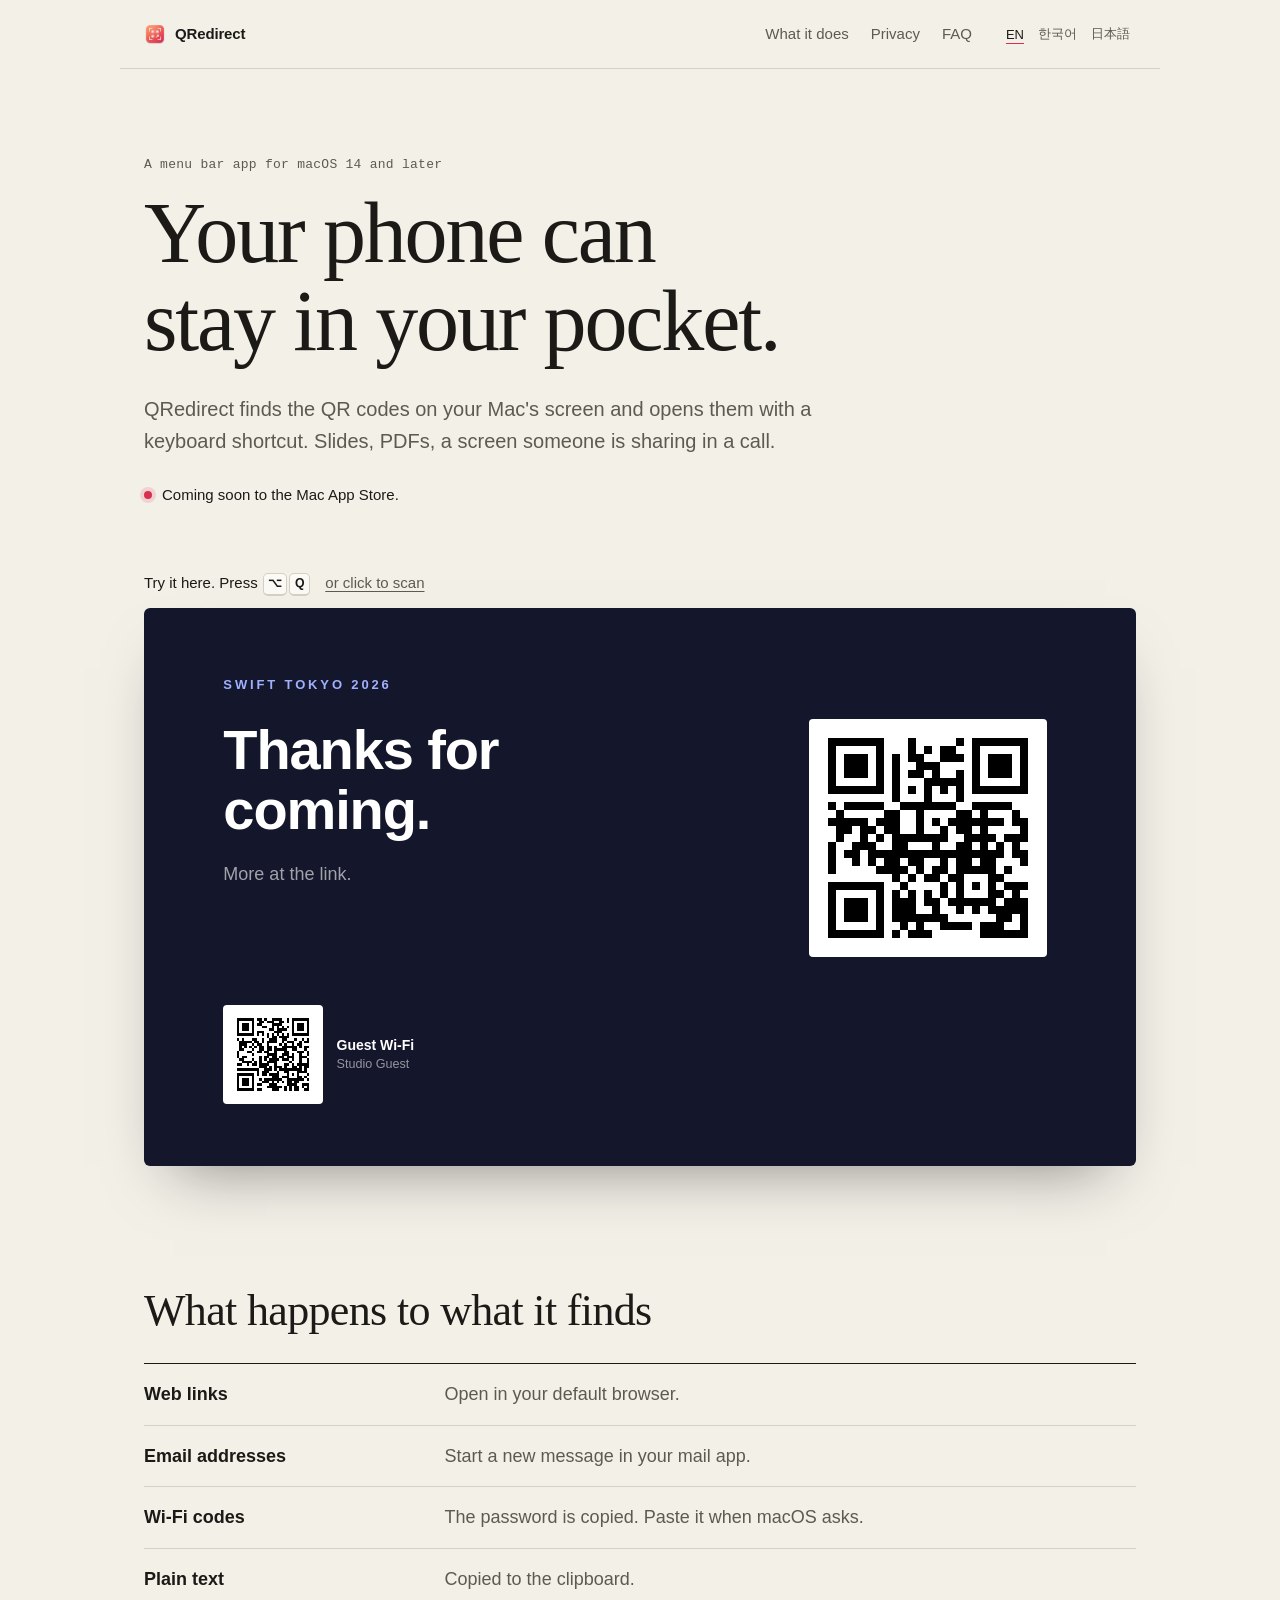
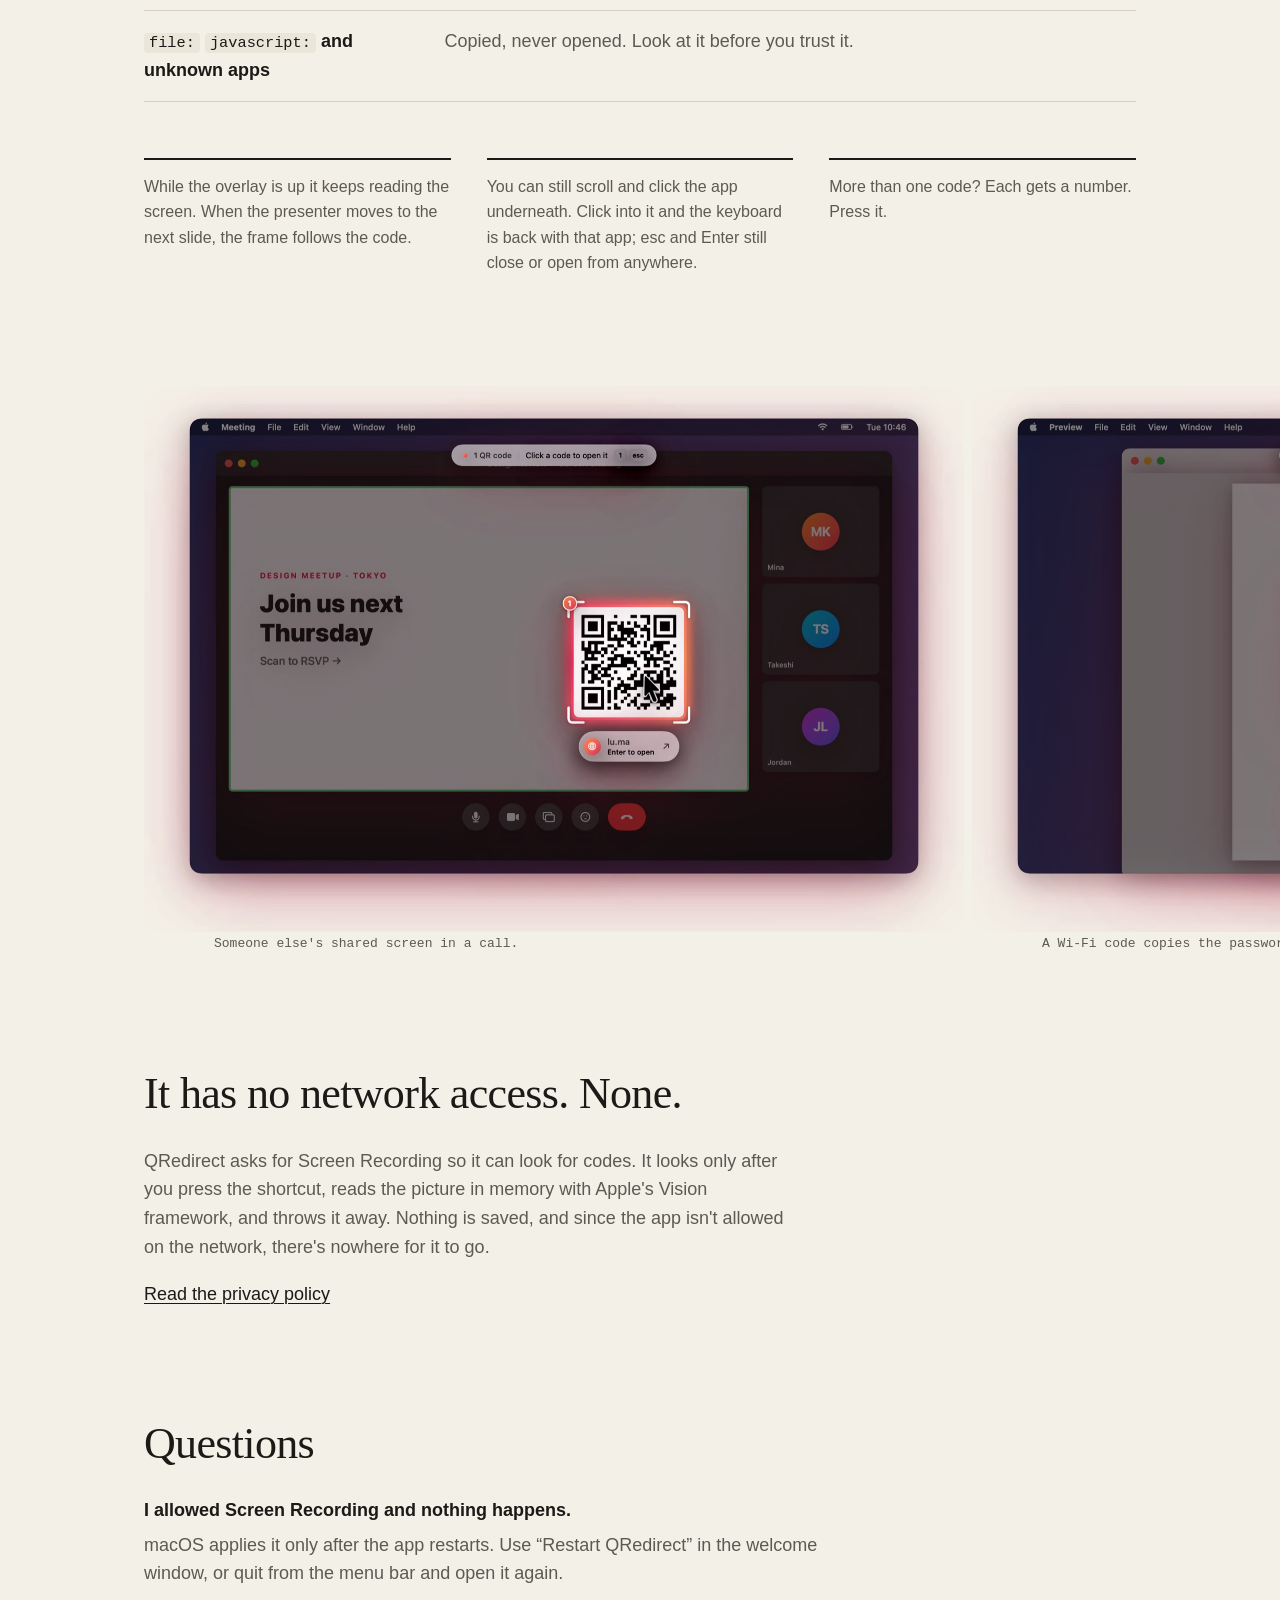
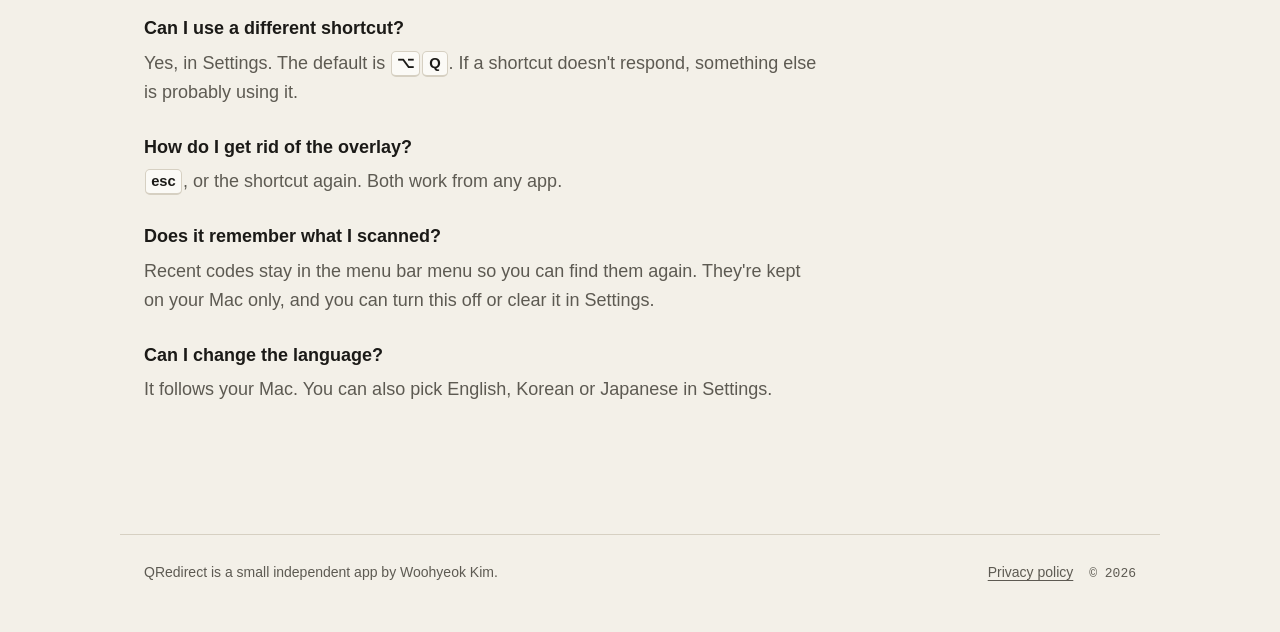
==== docs/index.html @ 35c8c9f6 "initial commit" ====
<!doctype html>
<html lang="en">
<head>
  <meta charset="utf-8">
  <meta name="viewport" content="width=device-width, initial-scale=1">
  <title data-i18n-title="meta.title">QRedirect for Mac</title>
  <meta name="description" content="QRedirect finds QR codes on your Mac's screen and opens them with a keyboard shortcut.">
  <meta property="og:title" content="QRedirect for Mac">
  <meta property="og:description" content="Open the QR code that's already on your screen.">
  <meta property="og:image" content="assets/hero-en.jpg">
  <link rel="icon" href="assets/icon.png">
  <link rel="apple-touch-icon" href="assets/icon.png">
  <link rel="stylesheet" href="assets/style.css">
  <script src="assets/i18n.js" defer></script>
  <script src="assets/demo.js" defer></script>
</head>
<body>
  <header class="masthead">
    <a class="wordmark" href="./" data-keep-lang><img src="assets/icon.png" alt="" width="22" height="22">QRedirect</a>
    <nav>
      <a href="#what" data-i18n="nav.what">What it does</a>
      <a href="#privacy" data-i18n="nav.privacy">Privacy</a>
      <a href="#faq" data-i18n="nav.faq">FAQ</a>
    </nav>
    <div class="lang" role="group" aria-label="Language">
      <button type="button" data-lang="en" aria-pressed="true">EN</button>
      <button type="button" data-lang="ko" aria-pressed="false">한국어</button>
      <button type="button" data-lang="ja" aria-pressed="false">日本語</button>
    </div>
  </header>

  <main>
    <section class="intro">
      <p class="kicker" data-i18n="intro.kicker">A menu bar app for macOS 14 and later</p>
      <h1 data-i18n="intro.title">Your phone can stay in your pocket.</h1>
      <p class="lead" data-i18n="intro.lead">QRedirect finds the QR codes on your Mac's screen and opens them with a keyboard shortcut. Slides, PDFs, a screen someone is sharing in a call.</p>
      <p class="availability"><span class="dot" aria-hidden="true"></span><span data-i18n="intro.store">Coming soon to the Mac App Store.</span></p>
    </section>

    <!-- A slide with real codes on it. ⌥Q (or the button) runs a working copy of the overlay. -->
    <section class="demo" aria-labelledby="demo-label">
      <div class="demo-bar">
        <p id="demo-label" data-i18n-html="demo.prompt_html">Try it here. Press <kbd>⌥</kbd><kbd>Q</kbd>.</p>
        <button type="button" class="demo-start" data-i18n="demo.button">or click to scan</button>
      </div>
      <div class="stage" id="stage">
        <div class="slide">
          <p class="slide-eyebrow">SWIFT TOKYO 2026</p>
          <p class="slide-title" data-i18n="demo.slideTitle">Thanks for coming.</p>
          <p class="slide-body" data-i18n="demo.slideBody">More at the link.</p>
          <figure class="code code-a" data-code="1" data-kind="link">
            <img src="assets/qr-link.png" alt="" width="496" height="496">
          </figure>
          <figure class="code code-b" data-code="2" data-kind="wifi">
            <img src="assets/qr-wifi.png" alt="" width="496" height="496">
            <figcaption><span data-i18n="demo.wifiLabel">Guest Wi-Fi</span><br><small>Studio Guest</small></figcaption>
          </figure>
        </div>
        <div class="scrim" aria-hidden="true"></div>
        <div class="guide">
          <span data-i18n="demo.guide">2 QR codes</span>
          <span class="sep" aria-hidden="true"></span>
          <kbd>1</kbd><kbd>2</kbd><kbd>esc</kbd>
        </div>
        <div class="toast" role="status" aria-live="polite"></div>
      </div>
    </section>

    <section class="what" id="what">
      <h2 data-i18n="what.title">What happens to what it finds</h2>
      <dl class="table">
        <div><dt data-i18n="what.link.k">Web links</dt><dd data-i18n="what.link.v">Open in your default browser.</dd></div>
        <div><dt data-i18n="what.email.k">Email addresses</dt><dd data-i18n="what.email.v">Start a new message in your mail app.</dd></div>
        <div><dt data-i18n="what.wifi.k">Wi-Fi codes</dt><dd data-i18n="what.wifi.v">The password is copied. Paste it when macOS asks.</dd></div>
        <div><dt data-i18n="what.text.k">Plain text</dt><dd data-i18n="what.text.v">Copied to the clipboard.</dd></div>
        <div><dt><code>file:</code> <code>javascript:</code> <span data-i18n="what.blocked.k">and unknown apps</span></dt><dd data-i18n="what.blocked.v">Copied, never opened. Look at it before you trust it.</dd></div>
      </dl>

      <div class="notes">
        <p data-i18n="what.note1">While the overlay is up it keeps reading the screen. When the presenter moves to the next slide, the frame follows the code.</p>
        <p data-i18n="what.note2">You can still scroll and click the app underneath. Your keyboard stays with it too; only esc, Enter and the number keys are borrowed until you close the overlay.</p>
        <p data-i18n="what.note3">More than one code? Each gets a number. Press it.</p>
      </div>
    </section>

    <section class="gallery" aria-label="Screenshots">
      <figure>
        <img loading="lazy" src="assets/shots/call-en.jpg" data-i18n-src="assets/shots/call-{lang}.jpg" width="1600" height="1067" alt="">
        <figcaption data-i18n="gallery.call"></figcaption>
      </figure>
      <figure>
        <img loading="lazy" src="assets/shots/wifi-en.jpg" data-i18n-src="assets/shots/wifi-{lang}.jpg" width="1600" height="1067" alt="">
        <figcaption data-i18n="gallery.wifi"></figcaption>
      </figure>
      <figure>
        <img loading="lazy" src="assets/shots/safe-en.jpg" data-i18n-src="assets/shots/safe-{lang}.jpg" width="1600" height="1067" alt="">
        <figcaption data-i18n="gallery.safe"></figcaption>
      </figure>
      <figure>
        <img loading="lazy" src="assets/shots/numbers-en.jpg" data-i18n-src="assets/shots/numbers-{lang}.jpg" width="1600" height="1067" alt="">
        <figcaption data-i18n="gallery.numbers"></figcaption>
      </figure>
    </section>

    <section class="privacy" id="privacy">
      <h2 data-i18n="privacy.title">It has no network access. None.</h2>
      <p data-i18n="privacy.body">QRedirect asks for Screen Recording so it can look for codes. It looks only after you press the shortcut, reads the picture in memory with Apple's Vision framework, and throws it away. Nothing is saved, and since the app isn't allowed on the network, there's nowhere for it to go.</p>
      <a href="privacy.html" data-keep-lang data-i18n="privacy.link">Read the privacy policy</a>
    </section>

    <section class="faq" id="faq">
      <h2 data-i18n="faq.title">Questions</h2>
      <dl>
        <dt data-i18n="faq.restart.q">I allowed Screen Recording and nothing happens.</dt>
        <dd data-i18n="faq.restart.a">macOS applies it only after the app restarts. Use "Restart QRedirect" in the welcome window, or quit from the menu bar and open it again.</dd>
        <dt data-i18n="faq.shortcut.q">Can I use a different shortcut?</dt>
        <dd data-i18n-html="faq.shortcut.a_html">Yes, in Settings. The default is <kbd>⌥</kbd><kbd>Q</kbd>. If a shortcut doesn't respond, something else is probably using it.</dd>
        <dt data-i18n="faq.close.q">How do I get rid of the overlay?</dt>
        <dd data-i18n-html="faq.close.a_html"><kbd>esc</kbd>, or the shortcut again. Both work from any app.</dd>
        <dt data-i18n="faq.history.q">Does it remember what I scanned?</dt>
        <dd data-i18n="faq.history.a">Recent codes stay in the menu bar menu so you can find them again. They're kept on your Mac only, and you can turn this off or clear it in Settings.</dd>
        <dt data-i18n="faq.language.q">Can I change the language?</dt>
        <dd data-i18n="faq.language.a">It follows your Mac. You can also pick English, Korean or Japanese in Settings.</dd>
      </dl>
    </section>
  </main>

  <footer class="colophon">
    <p data-i18n="footer.maker">QRedirect is a small independent app by Woohyeok Kim.</p>
    <p><a href="privacy.html" data-keep-lang data-i18n="footer.privacy">Privacy policy</a> <span class="mono">© 2026</span></p>
  </footer>
</body>
</html>
---- docs/assets/style.css ----
/* Paper, ink and one red. Type does the work; the only decoration is the app's own viewfinder. */

:root {
  --paper: #f3f0e8;
  --paper-2: #ebe6da;
  --ink: #1b1a17;
  --ink-2: #5d5a52;
  --rule: #d6d0c2;
  --red: #d8304f;
  --serif: "New York", ui-serif, "Iowan Old Style", "Hiragino Mincho ProN", "Yu Mincho", Georgia, serif;
  --sans: -apple-system, BlinkMacSystemFont, "Helvetica Neue", "Hiragino Sans", "Apple SD Gothic Neo", sans-serif;
  --mono: ui-monospace, "SF Mono", Menlo, monospace;
  --col: 680px;
  --wide: 1040px;
  color-scheme: light;
}

* { box-sizing: border-box; }

html { scroll-behavior: smooth; }

body {
  margin: 0;
  background: var(--paper);
  color: var(--ink);
  font: 18px/1.6 var(--sans);
  -webkit-font-smoothing: antialiased;
}

/* Korean reads better in a gothic face than in the bundled myeongjo. */
:lang(ko) { --serif: var(--sans); word-break: keep-all; }
/* Break Japanese between phrases, not mid-word. */
:lang(ja) { word-break: auto-phrase; }
h1, h2 { text-wrap: balance; }

a { color: inherit; text-decoration-thickness: 1px; text-underline-offset: 3px; }
a:hover { color: var(--red); }

kbd {
  display: inline-block;
  min-width: 1.7em;
  margin: 0 1px;
  padding: 0 0.35em;
  border: 1px solid var(--rule);
  border-bottom-width: 2px;
  border-radius: 5px;
  background: #fbfaf6;
  color: var(--ink);
  font: 600 0.82em/1.55 var(--sans);
  text-align: center;
  vertical-align: 0.08em;
}

code { font: 0.85em var(--mono); background: var(--paper-2); padding: 1px 5px; border-radius: 4px; }

.mono { font-family: var(--mono); font-size: 13px; color: var(--ink-2); }

/* Masthead */

.masthead {
  display: flex;
  align-items: center;
  gap: 28px;
  max-width: var(--wide);
  margin: 0 auto;
  padding: 22px 24px;
  border-bottom: 1px solid var(--rule);
  font-size: 15px;
}
.wordmark { display: flex; align-items: center; gap: 9px; font-weight: 700; text-decoration: none; letter-spacing: -0.01em; }
.wordmark img { border-radius: 5px; }
.masthead nav { display: flex; gap: 22px; margin-left: auto; }
.masthead nav a { text-decoration: none; color: var(--ink-2); }
.masthead nav a:hover { color: var(--ink); }

.lang { display: flex; gap: 2px; }
.lang button {
  border: 0;
  background: none;
  padding: 2px 6px;
  font: 13px var(--sans);
  color: var(--ink-2);
  cursor: pointer;
}
.lang button[aria-pressed="true"] {
  color: var(--ink);
  text-decoration: underline;
  text-decoration-color: var(--red);
  text-underline-offset: 4px;
}

main > section { max-width: var(--wide); margin: 0 auto; padding: 0 24px; }

/* Intro */

.intro { padding-top: 88px; }
.kicker { font: 13px var(--mono); color: var(--ink-2); margin: 0 0 18px; letter-spacing: 0.02em; }
h1 {
  font: 400 clamp(44px, 7.4vw, 86px)/1.02 var(--serif);
  letter-spacing: -0.025em;
  max-width: 12em;
  margin: 0;
}
:lang(ja) h1 { font-size: clamp(36px, 6vw, 68px); line-height: 1.2; letter-spacing: 0; }
:lang(ko) h1 { font-weight: 700; font-size: clamp(36px, 6vw, 66px); line-height: 1.18; letter-spacing: -0.035em; }
.lead { max-width: 34em; margin: 28px 0 0; font-size: 20px; color: var(--ink-2); }
.availability { display: flex; align-items: center; gap: 10px; margin: 26px 0 0; font-size: 15px; }
.dot { width: 8px; height: 8px; border-radius: 50%; background: var(--red); box-shadow: 0 0 0 4px rgba(216, 48, 79, 0.15); }

/* Demo */

.demo { padding-top: 64px; }
.demo-bar { display: flex; align-items: baseline; gap: 14px; margin-bottom: 12px; }
.demo-bar p { margin: 0; font-size: 15px; }
.demo-start {
  border: 0;
  background: none;
  padding: 0;
  font: 15px var(--sans);
  color: var(--ink-2);
  text-decoration: underline;
  text-underline-offset: 3px;
  cursor: pointer;
}
.demo-start:hover { color: var(--red); }

.stage {
  position: relative;
  aspect-ratio: 16 / 9;
  border-radius: 6px;
  overflow: hidden;
  background: #14162b;
  box-shadow: 0 30px 60px -30px rgba(27, 26, 23, 0.5);
  user-select: none;
}
.slide { position: absolute; inset: 0; padding: 7% 8%; color: #fff; }
.slide-eyebrow { font: 700 clamp(9px, 1.2vw, 13px) var(--sans); letter-spacing: 0.22em; color: #9fb0ff; margin: 0; }
.slide-title { font: 700 clamp(26px, 5vw, 56px)/1.08 var(--sans); letter-spacing: -0.02em; margin: 0.5em 0 0.35em; max-width: 8em; }
.slide-body { font-size: clamp(12px, 1.6vw, 18px); color: rgba(255, 255, 255, 0.6); max-width: 17em; margin: 0; }

.code { position: absolute; margin: 0; background: #fff; padding: 1.1%; border-radius: 4px; }
.code img { display: block; width: 100%; height: auto; image-rendering: pixelated; }
.code-a { right: 9%; top: 20%; width: 24%; }
.code-b { left: 8%; bottom: 11%; width: 10%; }
.code-b figcaption {
  position: absolute;
  left: calc(100% + 14px);
  top: 50%;
  transform: translateY(-50%);
  white-space: nowrap;
  font: 600 clamp(10px, 1.3vw, 14px)/1.35 var(--sans);
  color: #fff;
}
.code-b figcaption small { font-weight: 400; color: rgba(255, 255, 255, 0.55); font-size: 0.9em; }

/* The overlay, mirroring the app: dim everything, frame the codes. */
.scrim {
  position: absolute;
  inset: 0;
  background: rgba(8, 8, 12, 0.58);
  opacity: 0;
  transition: opacity 0.18s ease-out;
  pointer-events: none;
}
.stage.scanning .scrim { opacity: 1; }
.stage.scanning .code { z-index: 2; cursor: pointer; transition: transform 0.25s cubic-bezier(0.2, 0.9, 0.3, 1.3), filter 0.2s; }
.stage.scanning .code.hover { transform: scale(1.03); }
.stage.scanning:has(.code.hover) .code:not(.hover) { filter: saturate(0.3) brightness(0.55); }

.code::before,
.code::after {
  content: "";
  position: absolute;
  pointer-events: none;
  opacity: 0;
  transition: opacity 0.18s, inset 0.3s cubic-bezier(0.2, 0.9, 0.3, 1.3);
}
/* Viewfinder corners: eight short strokes drawn as backgrounds. */
.code::before {
  --c: #fff;
  --l: 18px;
  inset: -16px;
  background:
    linear-gradient(var(--c), var(--c)) top left / var(--l) 2.5px,
    linear-gradient(var(--c), var(--c)) top left / 2.5px var(--l),
    linear-gradient(var(--c), var(--c)) top right / var(--l) 2.5px,
    linear-gradient(var(--c), var(--c)) top right / 2.5px var(--l),
    linear-gradient(var(--c), var(--c)) bottom left / var(--l) 2.5px,
    linear-gradient(var(--c), var(--c)) bottom left / 2.5px var(--l),
    linear-gradient(var(--c), var(--c)) bottom right / var(--l) 2.5px,
    linear-gradient(var(--c), var(--c)) bottom right / 2.5px var(--l);
  background-repeat: no-repeat;
}
.code::after { inset: -3px; border-radius: 6px; box-shadow: 0 0 0 2px var(--red), 0 0 30px 6px rgba(216, 48, 79, 0.55); }
.stage.scanning .code::before { opacity: 0.85; inset: -11px; }
.stage.scanning .code.hover::before { opacity: 1; inset: -7px; }
.stage.scanning .code.hover::after { opacity: 1; }

.badge {
  position: absolute;
  left: -20px;
  top: -20px;
  width: 22px;
  height: 22px;
  border-radius: 50%;
  background: var(--red);
  color: #fff;
  font: 700 11px/22px var(--sans);
  text-align: center;
  box-shadow: 0 0 0 2px #fff;
  opacity: 0;
  transition: opacity 0.18s;
}
.stage.scanning .badge { opacity: 1; }

.chip {
  position: absolute;
  left: 50%;
  top: calc(100% + 20px);
  transform: translate(-50%, -4px);
  display: flex;
  gap: 9px;
  align-items: center;
  padding: 6px 14px 6px 7px;
  border-radius: 999px;
  background: rgba(250, 249, 245, 0.96);
  color: var(--ink);
  white-space: nowrap;
  box-shadow: 0 8px 24px rgba(0, 0, 0, 0.3);
  font: 11px/1.3 var(--sans);
  opacity: 0;
  pointer-events: none;
  transition: opacity 0.15s, transform 0.2s;
}
.chip b { display: block; font-size: 13px; }
.chip i { width: 22px; height: 22px; border-radius: 50%; background: var(--red); flex: none; }
.stage.scanning .code.hover .chip { opacity: 1; transform: translate(-50%, 0); }

.guide {
  position: absolute;
  left: 50%;
  top: 4%;
  transform: translate(-50%, -6px);
  display: flex;
  align-items: center;
  gap: 5px;
  padding: 6px 12px;
  border-radius: 999px;
  background: rgba(250, 249, 245, 0.96);
  color: var(--ink);
  font: 600 12px var(--sans);
  white-space: nowrap;
  opacity: 0;
  transition: opacity 0.2s, transform 0.25s;
  z-index: 3;
  pointer-events: none;
}
.guide .sep { width: 1px; height: 12px; background: var(--rule); margin: 0 5px; }
.guide kbd { font-size: 10px; }
.stage.scanning .guide { opacity: 1; transform: translate(-50%, 0); }

.toast {
  position: absolute;
  left: 50%;
  bottom: 7%;
  transform: translate(-50%, 8px);
  padding: 9px 18px;
  border-radius: 999px;
  background: rgba(250, 249, 245, 0.96);
  color: var(--ink);
  font: 600 13px var(--sans);
  white-space: nowrap;
  box-shadow: 0 8px 24px rgba(0, 0, 0, 0.3);
  opacity: 0;
  transition: opacity 0.2s, transform 0.25s;
  z-index: 3;
  pointer-events: none;
}
.toast.show { opacity: 1; transform: translate(-50%, 0); }

@media (prefers-reduced-motion: reduce) {
  .stage *, .stage *::before, .stage *::after { transition-duration: 0.01s !important; }
}

/* Sections */

h2 {
  font: 400 clamp(30px, 4vw, 44px)/1.12 var(--serif);
  letter-spacing: -0.015em;
  margin: 0 0 28px;
  max-width: 18em;
}
:lang(ko) h2 { font-weight: 700; font-size: clamp(26px, 3.4vw, 36px); letter-spacing: -0.03em; }
:lang(ja) h2 { font-size: clamp(26px, 3.4vw, 38px); line-height: 1.3; letter-spacing: 0; }

.what { padding-top: 120px; }
.table { margin: 0; border-top: 1px solid var(--ink); }
.table > div {
  display: grid;
  grid-template-columns: minmax(180px, 2fr) 5fr;
  gap: 24px;
  padding: 16px 0;
  border-bottom: 1px solid var(--rule);
}
.table dt { font-weight: 600; }
.table dd { margin: 0; color: var(--ink-2); }

.notes { display: grid; grid-template-columns: repeat(3, 1fr); gap: 36px; margin-top: 56px; }
.notes p { margin: 0; font-size: 16px; color: var(--ink-2); padding-top: 14px; border-top: 2px solid var(--ink); }

/* Screenshots scroll sideways. */
main > .gallery {
  display: grid;
  grid-auto-flow: column;
  grid-auto-columns: min(86%, 820px);
  gap: 8px;
  overflow-x: auto;
  scroll-snap-type: x mandatory;
  max-width: none;
  margin-top: 110px;
  padding: 0 max(24px, calc((100vw - var(--wide)) / 2 + 24px)) 18px;
}
.gallery figure { margin: 0; scroll-snap-align: center; }
.gallery img { width: 100%; height: auto; display: block; }
.gallery figcaption { font: 13px var(--mono); color: var(--ink-2); margin-top: 4px; padding-left: 70px; }

.privacy { padding-top: 100px; }
.privacy p { max-width: 36em; color: var(--ink-2); margin: 0 0 18px; }

.faq { padding-top: 110px; }
.faq dl { margin: 0; max-width: var(--col); }
.faq dt { font-weight: 600; margin-top: 26px; }
.faq dt:first-child { margin-top: 0; }
.faq dd { margin: 6px 0 0; color: var(--ink-2); }

.colophon {
  max-width: var(--wide);
  margin: 130px auto 0;
  padding: 26px 24px 48px;
  border-top: 1px solid var(--rule);
  display: flex;
  justify-content: space-between;
  flex-wrap: wrap;
  gap: 12px;
  font-size: 14px;
  color: var(--ink-2);
}
.colophon p { margin: 0; }
.colophon .mono { margin-left: 12px; }

/* Long-form pages (privacy policy) */

.doc { max-width: var(--col); margin: 0 auto; padding: 80px 24px 0; }
.doc h1 { font-size: clamp(40px, 6vw, 64px); }
.doc h1 { max-width: none; }
:lang(ja) .doc h1 { font-size: clamp(34px, 5vw, 52px); }
.doc .updated { font: 13px var(--mono); color: var(--ink-2); margin: 16px 0 40px; }
.doc h2 { font: 600 22px/1.3 var(--sans); letter-spacing: 0; margin: 44px 0 10px; }
.doc p, .doc li { color: var(--ink-2); }
.doc strong { color: var(--ink); }

@media (max-width: 760px) {
  body { font-size: 17px; }
  .masthead { gap: 14px; }
  .masthead nav { display: none; }
  .lang { margin-left: auto; }
  .intro { padding-top: 56px; }
  .lead { font-size: 18px; }
  .demo-bar { flex-direction: column; gap: 2px; }
  .table > div { grid-template-columns: 1fr; gap: 4px; }
  .notes { grid-template-columns: 1fr; gap: 24px; }
  .chip, .guide { font-size: 9px; }
  .code::before { --l: 10px; }
}
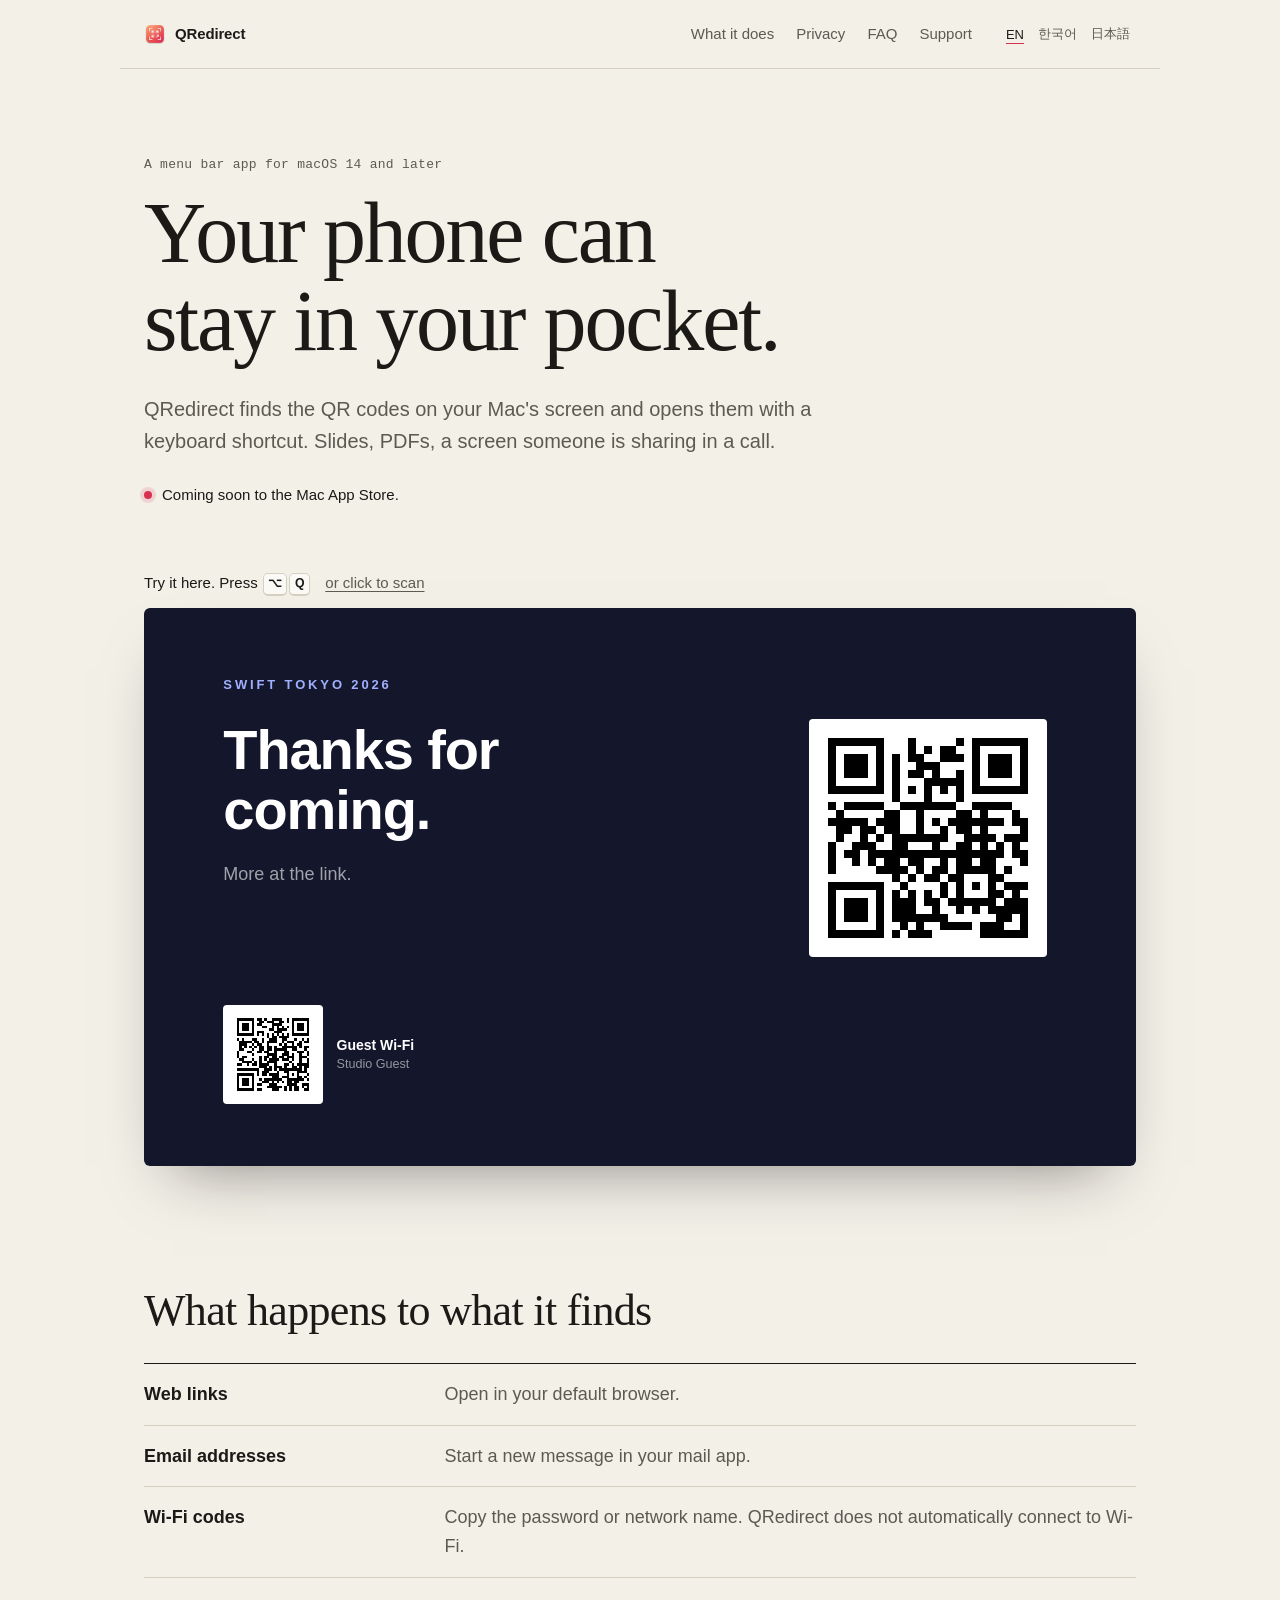
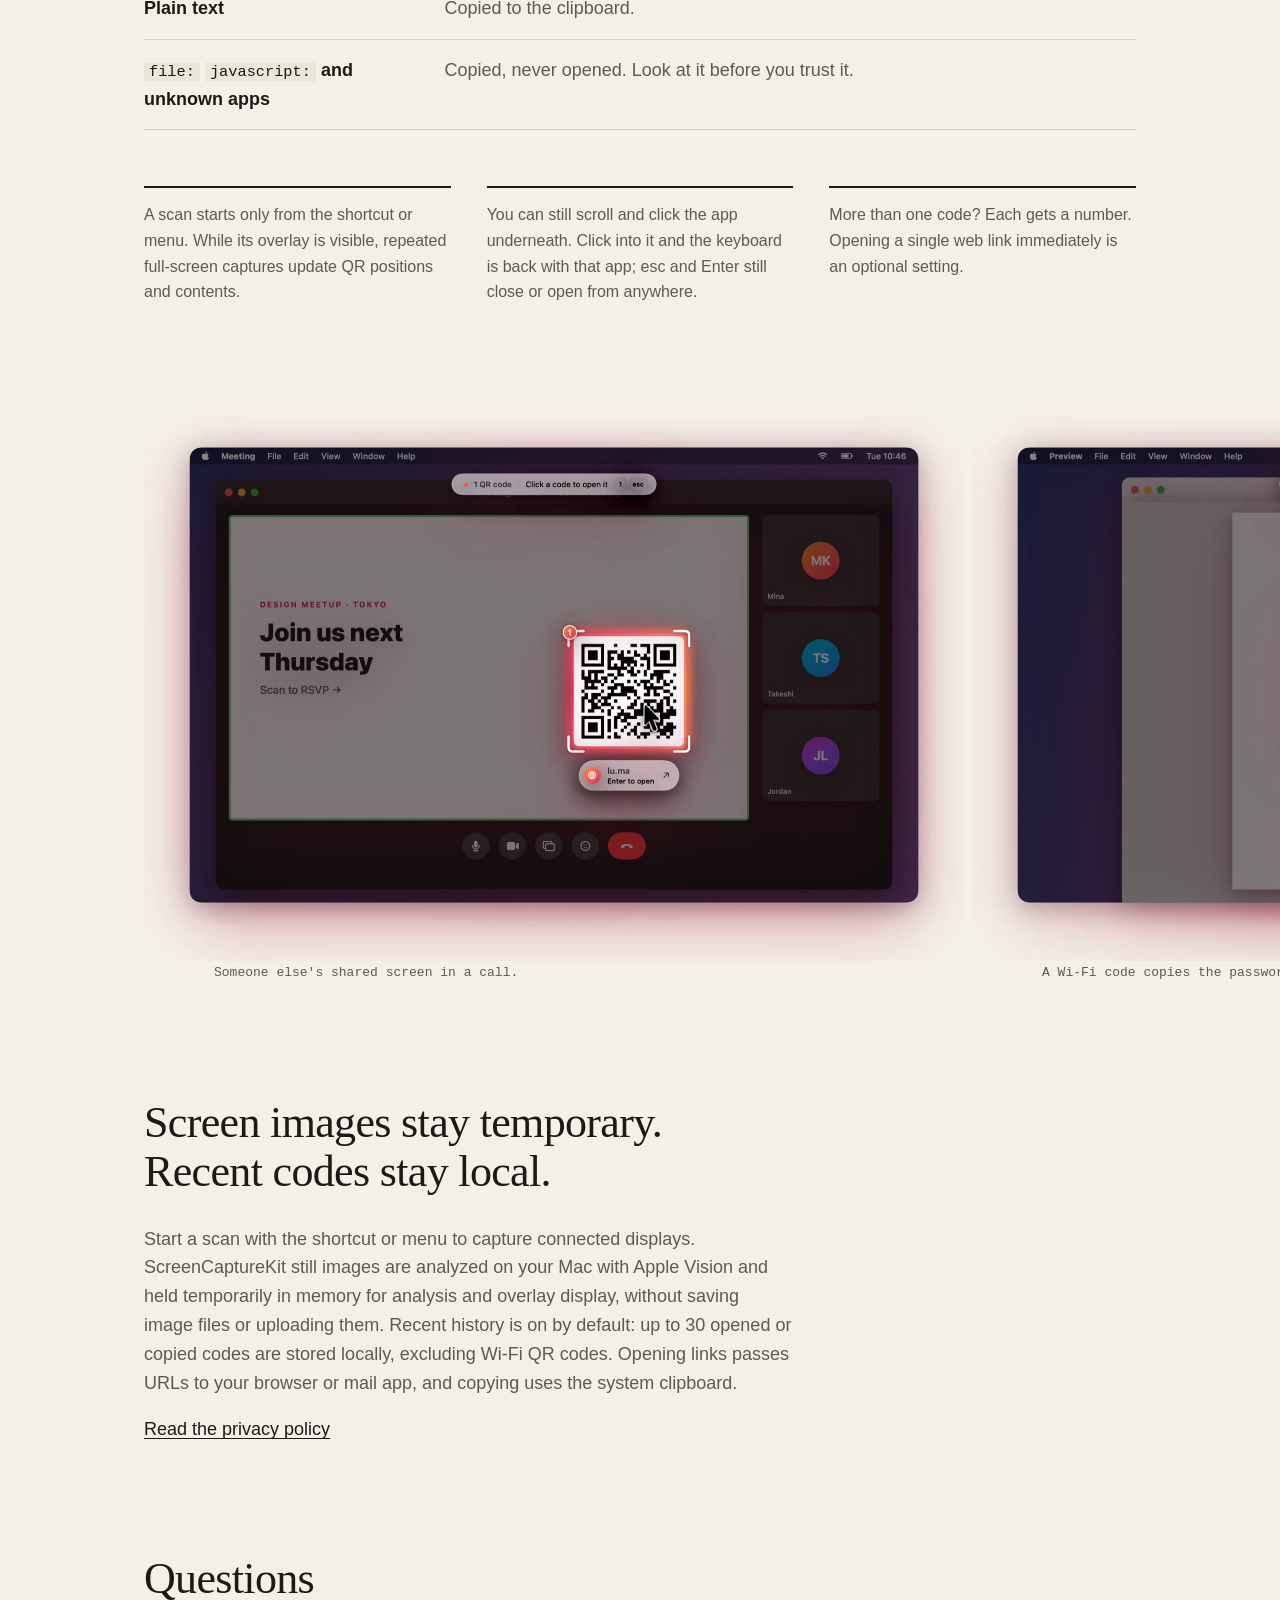
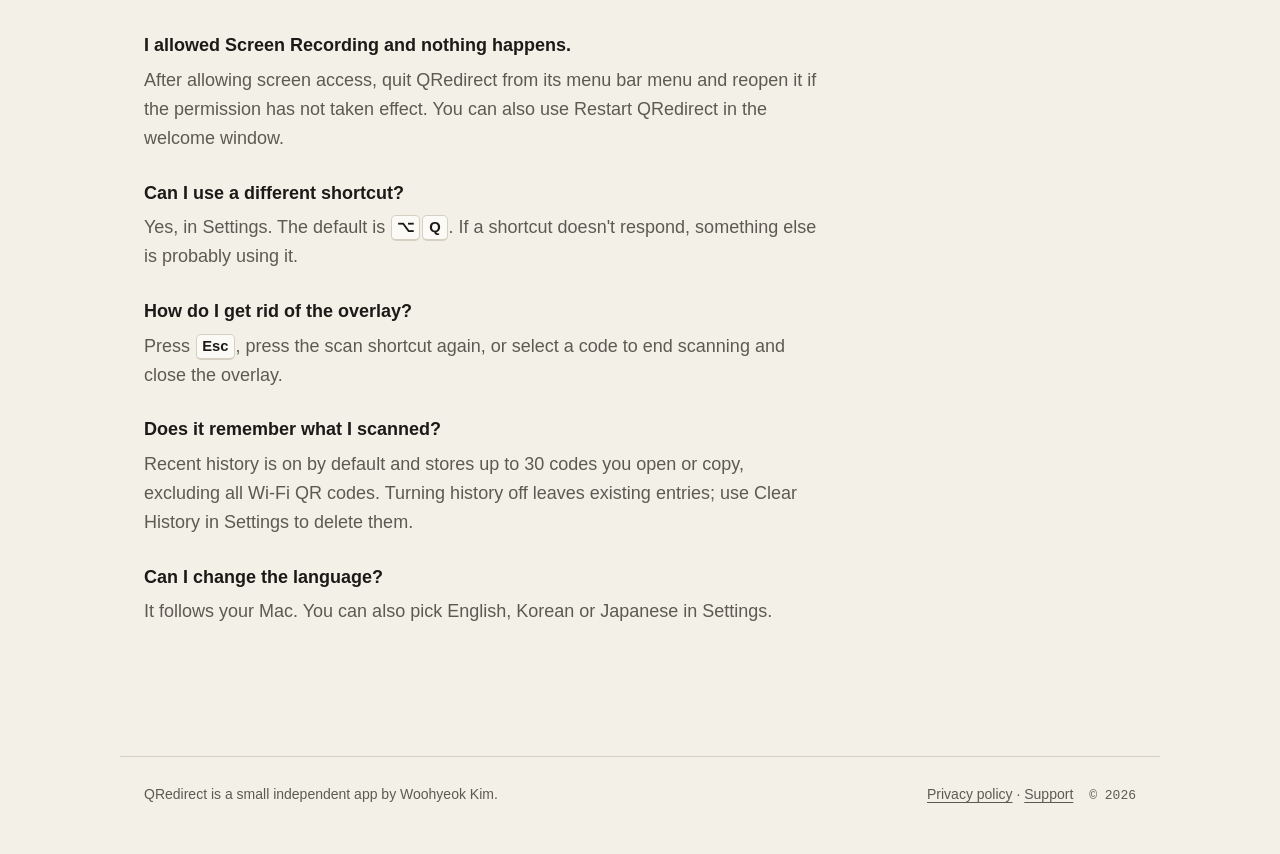
==== commit 28e1bae6: "Update multilingual privacy policy and add support page" ====
--- a/docs/index.html
+++ b/docs/index.html
@@ -21,6 +21,7 @@
       <a href="#what" data-i18n="nav.what">What it does</a>
       <a href="#privacy" data-i18n="nav.privacy">Privacy</a>
       <a href="#faq" data-i18n="nav.faq">FAQ</a>
+      <a href="support/" data-keep-lang data-i18n="nav.support">Support</a>
     </nav>
     <div class="lang" role="group" aria-label="Language">
       <button type="button" data-lang="en" aria-pressed="true">EN</button>
@@ -71,15 +72,15 @@
       <dl class="table">
         <div><dt data-i18n="what.link.k">Web links</dt><dd data-i18n="what.link.v">Open in your default browser.</dd></div>
         <div><dt data-i18n="what.email.k">Email addresses</dt><dd data-i18n="what.email.v">Start a new message in your mail app.</dd></div>
-        <div><dt data-i18n="what.wifi.k">Wi-Fi codes</dt><dd data-i18n="what.wifi.v">The password is copied. Paste it when macOS asks.</dd></div>
+        <div><dt data-i18n="what.wifi.k">Wi-Fi codes</dt><dd data-i18n="what.wifi.v">Copy the password or network name. QRedirect does not automatically connect to Wi-Fi.</dd></div>
         <div><dt data-i18n="what.text.k">Plain text</dt><dd data-i18n="what.text.v">Copied to the clipboard.</dd></div>
         <div><dt><code>file:</code> <code>javascript:</code> <span data-i18n="what.blocked.k">and unknown apps</span></dt><dd data-i18n="what.blocked.v">Copied, never opened. Look at it before you trust it.</dd></div>
       </dl>
 
       <div class="notes">
-        <p data-i18n="what.note1">While the overlay is up it keeps reading the screen. When the presenter moves to the next slide, the frame follows the code.</p>
+        <p data-i18n="what.note1">A scan starts only from the shortcut or menu. While its overlay is visible, repeated full-screen captures update QR positions and contents.</p>
         <p data-i18n="what.note2">You can still scroll and click the app underneath. Your keyboard stays with it too; only esc, Enter and the number keys are borrowed until you close the overlay.</p>
-        <p data-i18n="what.note3">More than one code? Each gets a number. Press it.</p>
+        <p data-i18n="what.note3">More than one code? Each gets a number. Opening a single web link immediately is an optional setting.</p>
       </div>
     </section>
 
@@ -103,8 +104,8 @@
     </section>
 
     <section class="privacy" id="privacy">
-      <h2 data-i18n="privacy.title">It has no network access. None.</h2>
-      <p data-i18n="privacy.body">QRedirect asks for Screen Recording so it can look for codes. It looks only after you press the shortcut, reads the picture in memory with Apple's Vision framework, and throws it away. Nothing is saved, and since the app isn't allowed on the network, there's nowhere for it to go.</p>
+      <h2 data-i18n="privacy.title">Screen images stay temporary. Recent codes stay local.</h2>
+      <p data-i18n="privacy.body">Start a scan with the shortcut or menu to capture connected displays. ScreenCaptureKit still images are analyzed on your Mac with Apple Vision and held temporarily in memory for analysis and overlay display, without saving image files or uploading them. Recent history is on by default: up to 30 opened or copied codes are stored locally, excluding Wi-Fi QR codes. Opening links passes URLs to your browser or mail app, and copying uses the system clipboard.</p>
       <a href="privacy.html" data-keep-lang data-i18n="privacy.link">Read the privacy policy</a>
     </section>
 
@@ -112,13 +113,13 @@
       <h2 data-i18n="faq.title">Questions</h2>
       <dl>
         <dt data-i18n="faq.restart.q">I allowed Screen Recording and nothing happens.</dt>
-        <dd data-i18n="faq.restart.a">macOS applies it only after the app restarts. Use "Restart QRedirect" in the welcome window, or quit from the menu bar and open it again.</dd>
+        <dd data-i18n="faq.restart.a">After allowing screen access, quit QRedirect from its menu bar menu and reopen it if the permission has not taken effect. You can also use Restart QRedirect in the welcome window.</dd>
         <dt data-i18n="faq.shortcut.q">Can I use a different shortcut?</dt>
         <dd data-i18n-html="faq.shortcut.a_html">Yes, in Settings. The default is <kbd>⌥</kbd><kbd>Q</kbd>. If a shortcut doesn't respond, something else is probably using it.</dd>
         <dt data-i18n="faq.close.q">How do I get rid of the overlay?</dt>
-        <dd data-i18n-html="faq.close.a_html"><kbd>esc</kbd>, or the shortcut again. Both work from any app.</dd>
+        <dd data-i18n-html="faq.close.a_html">Press <kbd>Esc</kbd>, press the scan shortcut again, or select a code to end scanning and close the overlay.</dd>
         <dt data-i18n="faq.history.q">Does it remember what I scanned?</dt>
-        <dd data-i18n="faq.history.a">Recent codes stay in the menu bar menu so you can find them again. They're kept on your Mac only, and you can turn this off or clear it in Settings.</dd>
+        <dd data-i18n="faq.history.a">Recent history is on by default and stores up to 30 codes you open or copy, excluding all Wi-Fi QR codes. Turning history off leaves existing entries; use Clear History in Settings to delete them.</dd>
         <dt data-i18n="faq.language.q">Can I change the language?</dt>
         <dd data-i18n="faq.language.a">It follows your Mac. You can also pick English, Korean or Japanese in Settings.</dd>
       </dl>
@@ -127,7 +128,7 @@
 
   <footer class="colophon">
     <p data-i18n="footer.maker">QRedirect is a small independent app by Woohyeok Kim.</p>
-    <p><a href="privacy.html" data-keep-lang data-i18n="footer.privacy">Privacy policy</a> <span class="mono">© 2026</span></p>
+    <p><a href="privacy.html" data-keep-lang data-i18n="footer.privacy">Privacy policy</a> · <a href="support/" data-keep-lang data-i18n="nav.support">Support</a> <span class="mono">© 2026</span></p>
   </footer>
 </body>
 </html>
--- a/docs/assets/style.css
+++ b/docs/assets/style.css
@@ -372,3 +372,17 @@
   .chip, .guide { font-size: 9px; }
   .code::before { --l: 10px; }
 }
+
+/* Support uses the same paper, type and spacing as the policy. */
+.support-faq { margin: 0; }
+.support-faq dt { font-weight: 600; margin-top: 28px; }
+.support-faq dd { margin: 8px 0 0; color: var(--ink-2); }
+.contact-email { font-size: 22px; overflow-wrap: anywhere; }
+.doc a { overflow-wrap: anywhere; }
+.lang button:focus-visible, a:focus-visible { outline: 2px solid var(--red); outline-offset: 4px; }
+
+@media (max-width: 760px) {
+  .masthead { flex-wrap: wrap; }
+  .masthead nav { display: flex; order: 3; width: 100%; margin-left: 0; gap: 18px; flex-wrap: wrap; }
+  .doc { padding-top: 48px; }
+}
